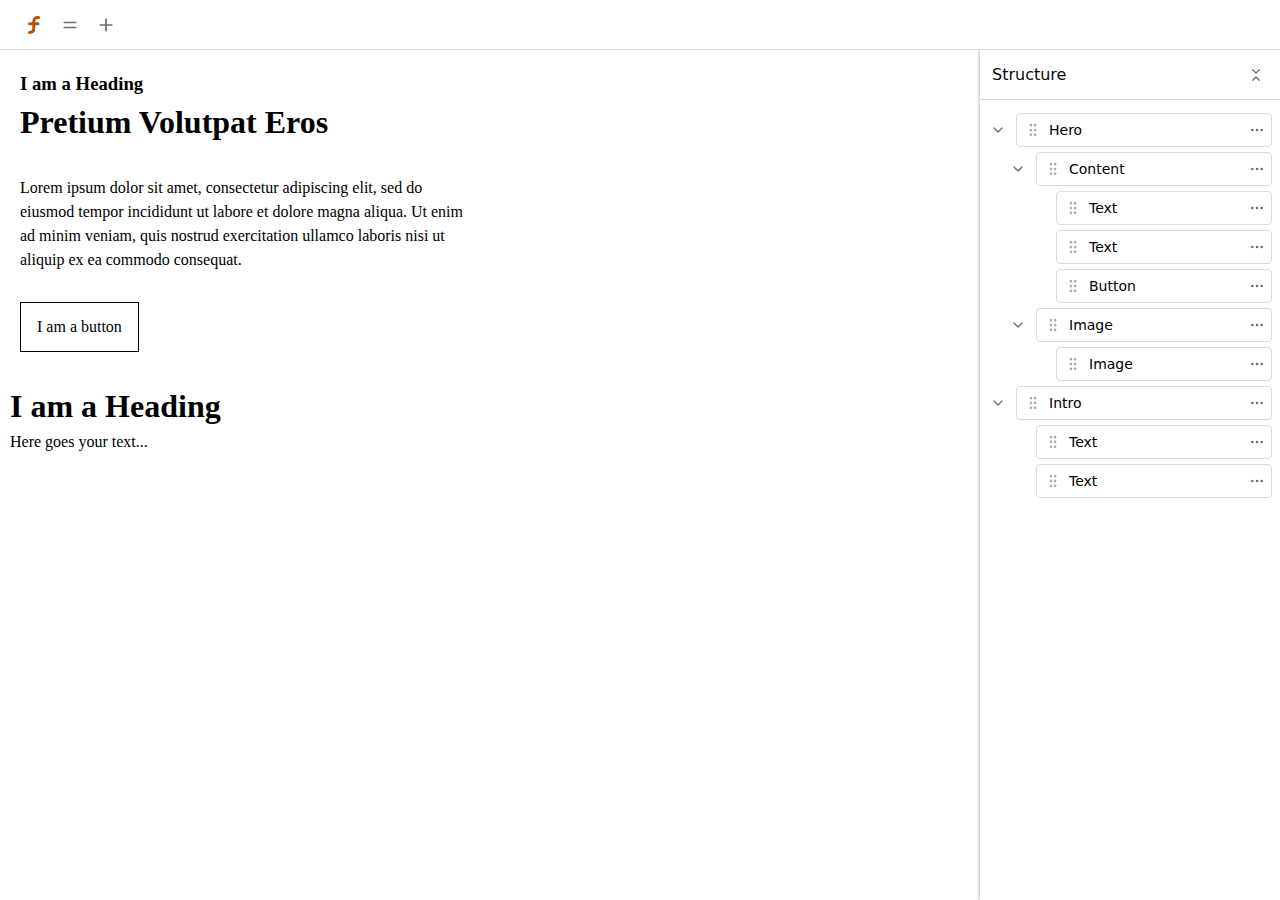
==== index.html @ a34dc7b1 "concept" ====
<!DOCTYPE html>
<html lang="en">

<head>
  <meta charset="UTF-8">
  <meta http-equiv="X-UA-Compatible" content="IE=edge">
  <meta name="viewport" content="width=device-width, initial-scale=1.0">
  <link rel="shortcut icon" href="data:image/x-icon;," type="image/x-icon">
  <title>func builder</title>
  <link rel="stylesheet" href="host.css">
</head>

<body>

  <div class="f-header"></div>
  <div class="f-sidebar_left hidden"></div>
  <iframe src="/iframe.html" class="f-iframe">
  </iframe>
  <div class="f-sidebar_right hidden"></div>

  <script src="app.js"></script>
</body>

</html>
---- host.css ----
:root{--color-brand-100: #fef3c7;--color-brand-200: #fcd34d;--color-brand-300: #f59e0b;--color-brand-400: #b45309;--color-brand-500: #78350f;--color-neutral-100: #ffffff;--color-neutral-200: #fafaf9;--color-neutral-300: #f3f2f2;--color-neutral-400: #ecebea;--color-neutral-500: #dddbda;--color-neutral-600: #b0adab;--color-neutral-700: #706e6b;--color-neutral-800: #3e3e3c;--color-neutral-900: #080707;--color-link-300: #0176d3;--color-link-400: #014486;--color-error-300: #ea001e;--fs-200: 0.8125rem;--fs-300: 0.875rem;--fs-400: 1rem;--fs-500: 1.25rem;--fs-600: 1.512rem;--fs-700: 1.814rem;--fs-800: 2.177rem;--fw-light: 300;--fw-normal: 400;--fw-semi-bold: 600;--fw-bold: 700;--z-index-sticky: 100;--z-index-popup: 5000;--z-index-dialog: 6000;--z-index-overlay: 7000;--z-index-modal: 8000;--z-index-dropdown: 9000;--z-index-spinner: 9050;--z-index-toast: 10000}:root{--button-focus-shadow: 0 0 3px var(--color-brand-300);--button-focus-shadow-inverse: 0 0 3px var(--color-neutral-400);--button-line-height: 1.875rem;--header-height: 3.125rem;--header-shadow: 0 2px 4px rgba(0, 0, 0, 0.07);--sidebar-width: 18.75rem;--input-height: 1.875rem;--panel-header-height: 3.125rem;--dropdown-shadow: 0 2px 3px 0 rgba(0, 0, 0, 0.16);--tabs-item-line-height: 2.5rem;--card-shadow: 0 2px 2px 0 rgba(0, 0, 0, 0.1)}*,*::before,*::after{box-sizing:border-box}body,h1,h2,h3,h4,p,figure,blockquote,dl,dd{margin:0}ul[role=list],ol[role=list]{list-style:none}html{scroll-behavior:smooth}body{min-height:100vh;text-rendering:optimizeSpeed;line-height:1.5}a:not([class]){text-decoration-skip-ink:auto}img,picture{max-width:100%;display:block}input,button,textarea,select{font:inherit}@media(prefers-reduced-motion: reduce){html{scroll-behavior:auto}*,*::before,*::after{animation-duration:.01ms !important;animation-iteration-count:1 !important;transition-duration:.01ms !important;scroll-behavior:auto !important}}body{font-size:var(--fs-300);font-family:ui-sans-serif,system-ui,-apple-system,BlinkMacSystemFont,"Segoe UI",Roboto,"Helvetica Neue",Arial,"Noto Sans",sans-serif,"Apple Color Emoji","Segoe UI Emoji","Segoe UI Symbol","Noto Color Emoji";color:var(--color-neutral-900)}h1,h2,h3,h4{font-weight:normal;font-stretch:100%;line-height:1.1;color:var(--color-neutral-800)}h1{font-weight:900}time+p{font-size:1.25em;margin:2em 0 1em !important}h1,.h1{font-size:var(--fs-600)}h2,.h2{font-size:var(--fs-500)}h3,.h3{font-size:var(--fs-400)}h4,.h4{font-size:var(--fs-400)}small,.text-small{font-size:var(--fs-200)}strong{font-weight:normal}a{color:var(--color, var(--color-link-300));text-decoration:none;transition:color 100ms linear}a:hover,a:focus{color:var(--color-link-400);text-decoration:underline}a:active{color:var(--color-link-400)}body{line-height:1.71429;font-size:var(--fs-300);margin:0;padding:0}button{cursor:pointer}ul,ol{margin:0;padding:0}.icon_container{display:inline-block;border-radius:.25rem;line-height:1}.icon{width:2rem;height:2rem;color:var(--color-neutral-700)}.icon_xx-small{width:.875rem;height:.875rem;line-height:1}.icon_x-small{width:1rem;width:1rem;line-height:1}.icon_small{width:1.5rem;height:1.5rem;line-height:1}.icon_large{width:3rem;height:3rem}.button{position:relative;display:inline-flex;align-items:center;padding:0;background-color:transparent;background-clip:border-box;border-color:transparent;border-style:solid;border-width:1px;border-radius:.25rem;line-height:var(--button-line-height);text-decoration:none;-webkit-appearance:none;color:var(--color-brand-300);white-space:normal;user-select:none}.button:hover,.button:focus,.button:active,.button:visited{text-decoration:none}.button:hover,.button:focus{color:var(--color-brand-400)}.button:focus{outline:0;box-shadow:var(--button-focus-shadow)}.button:active,.button[aria-expanded=true]{color:var(--color-brand-400)}.button[disabled],.button:disabled{background-color:transparent;border-color:transparent;color:var(--color-neutral-500);cursor:default}.button[disabled] *,.button:disabled *{pointer-events:none}.button:hover .button__icon,.button:focus .button__icon,.button:active .button__icon,.button[disabled] .button__icon,.button:disabled .button__icon{stroke:currentColor;pointer-events:none}.button+.button{margin-left:.25rem}a.button{text-align:center}a.button:focus{outline:0;box-shadow:var(--button-focus-shadow)}.button_neutral{padding-left:1rem;padding-right:1rem;text-align:center;vertical-align:middle;justify-content:center;transition:border .15s linear;background-color:var(--color-neutral-100);border-color:var(--color-neutral-500)}.button_neutral:hover,.button_neutral:focus{background-color:var(--color-neutral-200);border-color:var(--color-neutral-500)}.button_neutral:active{background-color:var(--color-neutral-300);border-color:var(--color-brand-300)}.button_neutral[aria-haspopup][aria-expanded=true]{background-color:var(--color-neutral-300)}.button_neutral[disabled],.button_neutral:disabled{background-color:var(--color-neutral-100);border-color:var(--color-neutral-500)}.button_brand{padding-left:1rem;padding-right:1rem;text-align:center;vertical-align:middle;justify-content:center;transition:border .15s linear;background-color:var(--color-brand-300);border-color:var(--color-brand-300);color:var(--color-neutral-100)}.button_brand:hover,.button_brand:focus{background-color:var(--color-brand-400);border-color:var(--color-brand-400);color:var(--color-neutral-100)}.button_brand:active{background-color:var(--color-brand-400);border-color:var(--color-brand-400);color:var(--color-neutral-100)}.button_brand[aria-haspopup][aria-expanded=true]{background-color:var(--color-brand-400);color:var(--color-neutral-100)}.button_brand[disabled],.button_brand:disabled{background-color:var(--color-neutral-500);border-color:var(--color-neutral-500);color:var(--color-neutral-100)}.button_outline-brand{padding-left:1rem;padding-right:1rem;text-align:center;vertical-align:middle;justify-content:center;transition:border .15s linear;background-color:var(--color-neutral-100);border-color:var(--color-brand-300)}.button_outline-brand:hover,.button_outline-brand:focus{background-color:var(--color-neutral-200);border-color:var(--color-brand-300)}.button_outline-brand:active{background-color:var(--color-neutral-300);border-color:var(--color-brand-300)}.button_outline-brand[aria-haspopup][aria-expanded=true]{background-color:var(--color-neutral-300)}.button_outline-brand[disabled],.button_outline-brand:disabled{background-color:var(--color-neutral-100);border-color:var(--color-neutral-500)}.button__icon{width:1rem;height:1rem;color:currentColor}.button__icon_left{margin-right:.5rem}.button__icon_right{margin-left:.5rem}.button__icon_large{width:1.25rem;height:1.25rem}.button__icon_small{width:.75rem;height:.75rem}.button__icon_x-small{width:.5rem;height:.5rem}.button_reset{font-size:inherit;color:inherit;line-height:inherit;padding:0;background:transparent;border:0;text-align:inherit}.button_icon,.button_icon-inverse,.button_icon-container,.button_icon-border,.button_icon-more,.button_icon-error{line-height:1;vertical-align:middle;justify-content:center;color:var(--color-neutral-700)}.button_icon-container,.button_icon-border,.button_icon-brand,.button_icon-more,.button_icon-container-more{width:2rem;height:2rem}.button_icon-inverse{color:var(--color-neutral-100)}.button_icon-inverse:hover,.button_icon-inverse:focus{color:var(--color-neutral-100)}.button_icon-inverse:focus{outline:none;box-shadow:var(--button-focus-shadow-inverse);border:1px solid var(--color-neutral-400)}.button_icon-inverse:active{color:var(--color-neutral-100)}.button_icon-border{border:1px solid var(--color-neutral-500);transition:border .15s linear;border-color:var(--color-neutral-500)}.button_icon-border[disabled],.button_icon-border:disabled{color:var(--color-neutral-500);border-color:var(--color-neutral-500)}.button_icon-brand{background-color:var(--color-brand-300);border-color:var(--color-brand-300);color:var(--color-neutral-100)}.button_icon-brand:link,.button_icon-brand:visited,.button_icon-brand:active{color:var(--color-neutral-100)}.button_icon-brand:hover,.button_icon-brand:focus{background-color:var(--color-brand-400);border-color:var(--color-brand-400);color:var(--color-neutral-100)}.button_icon-brand:active{background-color:var(--color-brand-400);border-color:var(--color-brand-400)}.button_icon-brand[disabled],.button_icon-brand:disabled{background-color:var(--color-neutral-600);border-color:var(--color-neutral-600);color:var(--color-neutral-100)}.button_icon-error,.button_icon-error:hover,.button_icon-error:active,.button_icon-error:focus{color:var(--color-error-300)}.button_icon-small{width:1.5rem;height:1.5rem}.button_icon-x-small{width:1.25rem;height:1.25rem;line-height:1}.button_icon-x-small .button__icon{width:.75rem;height:.75rem}.button_icon-xx-small{width:1rem;height:1rem}.button_icon-xx-small .button__icon{width:.5rem;height:.5rem}.button_icon-container-more{width:auto;line-height:var(--button-line-height);padding:0 .5rem;vertical-align:middle}.button-group,.button-group-list{display:inline-flex;list-style:none}.button-group .button,.button-group-list .button{border-radius:0;border-width:1px}.button-group .button:focus,.button-group-list .button:focus{z-index:1}.button-group .button+.button,.button-group-list li+li .button{margin-left:-1px}.button-group .button:first-child{border-radius:.25rem 0 0 .25rem}.button-group .button:last-child{border-radius:0 .25rem .25rem 0}.button-group .button:only-child{border-radius:.25rem}.button-group+.button-group,.button-group+.button-group-list,.button-group+.button,.button-group-list+.button-group-list,.button-group-list+.button-group,.button-group-list+.button{margin-left:.25rem}.button-group-list li:first-child .button{border-radius:.25rem 0 0 .25rem}.button-group-list li:last-child .button{border-radius:0 .25rem .25rem 0}.card{position:relative;background:var(--color-neutral-100);border:1px solid var(--color-neutral-800);border-radius:.25rem;background-clip:padding-box;box-shadow:var(--card-shadow)}.card+.card{margin-top:1rem}.card__header{padding:.75rem 1rem 0;margin:0 0 .75rem}.card__header-title{display:flex;font-weight:var(--fw-bold);font-size:var(--fs-400);line-height:1.25}.card__body{margin:.75rem 0;padding:0 1rem}.card__body:empty,.card__footer:empty{display:none}.card__footer{padding:.75rem 1rem;margin-top:.75rem;text-align:center;font-size:var(--fs-200);border-top:1px solid var(--color-neutral-800)}.card__footer-action{display:block}.global-header_container{position:relative;width:100%;z-index:var(--z-index-sticky)}.global-header{background-color:var(--color-neutral-100);box-shadow:var(--header-shadow);padding:.5rem 0;height:var(--header-height);display:flex;align-items:center}.global-header__item{padding:0 1rem}.global-header__menu .icon{width:1.75rem;height:1.75rem}.global-actions{list-style:none;display:flex;align-items:center}.global-actions__item{margin-left:.25rem;margin-right:.25rem}.global-actions__item-action{transition:color 200ms linear}.global-actions__item-action:active{animation:click-icon 120ms cubic-bezier(1, 1.9, 0.94, 0.98)}@keyframes click-icon{25%{transform:scale(0.94, 0.94)}100%{transform:scale(0.98, 0.98)}}.global-actions__avatar{box-shadow:0 0 0 0 #818181;border-radius:50%;border:0;margin-left:.5rem;transition:transform 80ms ease-out,box-shadow .1s linear}.global-actions__avatar:hover,.global-actions__avatar:focus{box-shadow:0 0 0 2px #818181}.global-header{box-shadow:none;border-bottom:1px solid var(--color-neutral-500)}.global-actions__item-action{width:1.75rem;height:1.75rem}.global-actions__item-action .button__icon{width:1.25rem;height:1.25rem}.global-header__logo{height:100%;display:flex;justify-content:center;align-items:center;border-radius:.25rem}.global-header__logo .icon{width:2.25rem;height:2.25rem;color:var(--color-brand-400)}.global-header__item:nth-child(2){padding-left:0;margin-left:-1rem}.panel{background-color:var(--color-neutral-100);overflow-y:auto}.panel__header{position:relative;display:flex;align-items:center;padding:.75rem;border-bottom:1px solid var(--color-neutral-500);height:var(--panel-header-height)}.panel__header-title{text-align:start;width:100%;font-size:var(--fs-400);line-height:1.25}.panel__header-actions{display:flex;align-items:center;margin-left:.5rem}.panel__body{padding:.75rem}.panel_docked{position:relative;min-width:17.5rem;height:100%;border-radius:0}.panel_docked-left{box-shadow:1px 0 3px rgba(0,0,0,.25)}.panel_docked-right{margin-left:auto;box-shadow:-1px 0 3px 0 rgba(0,0,0,.25)}.dropdown{position:relative;z-index:var(--z-index-dropdown);border:1px solid var(--color-neutral-500);min-width:6rem;max-width:20rem;border-radius:.25rem;padding:.25rem 0;font-size:var(--fs-200);box-shadow:var(--dropdown-shadow);background-color:var(--color-neutral-100)}.dropdown_xx-small{min-width:6rem}.dropdown_x-small{min-width:12rem}.dropdown_small{min-width:15rem}.dropdown_medium{min-width:20rem}.dropdown_large{min-width:25rem;max-width:512px}.dropdown_fluid{max-width:100%;width:100%}.dropdown_length-5 .dropdown__list{max-height:12.5rem;overflow-y:auto}.dropdown_length-7 .dropdown__list{max-height:17.5rem;overflow-y:auto}.dropdown_length-10 .dropdown__list{max-height:25rem;overflow-y:auto}.dropdown__list{list-style:none}.dropdown__header{font-size:var(--fs-300);font-weight:var(--fw-bold);padding:.5rem .75rem}.dropdown__item{line-height:1.5;font-weight:var(--fw-normal)}.dropdown__item>a{position:relative;display:flex;justify-content:space-between;align-items:center;padding:.5rem .75rem;color:var(--color-neutral-900);white-space:nowrap;cursor:pointer}.dropdown__item>a:hover,.dropdown__item>a:focus{outline:0;text-decoration:none;background-color:var(--color-neutral-300)}.dropdown__item>a:active{text-decoration:none;background-color:var(--color-neutral-400)}.dropdown__item>a .icon{width:1rem;height:1rem;color:var(--color-neutral-700)}.dropdown__item>a[aria-disabled=true]{color:var(--color-neutral-600);cursor:default}.dropdown__item>a[aria-disabled=true]:hover{background-color:transparent}.dropdown__item>a[aria-disabled=true] .icon{color:var(--color-neutral-500)}.dropdown__divider{margin-top:.5rem;padding-bottom:.5rem;border-top:1px solid var(--color-neutral-500)}.popover{position:relative;border-radius:.25rem;width:20rem;min-height:2rem;z-index:var(--z-index-dialog);background-color:var(--color-neutral-100);display:inline-block;border:1px solid var(--color-neutral-500);box-shadow:var(--dropdown-shadow)}.popover_large{min-width:25rem;max-width:512px}.popover__header{padding:0 0 .5rem 0;border-bottom:0}.popover__body,.popover__header,.popover__footer{position:relative;padding:.5rem .75rem;word-wrap:break-word}.popover__footer{border-top:1px solid var(--color-neutral-500);background-color:var(--color-neutral-200);border-bottom-left-radius:inherit;border-bottom-right-radius:inherit}.popover__close{position:absolute;top:0;right:0;margin:.25rem;z-index:calc(var(--z-index-dialog) + 1);width:1.75rem;height:1.75rem}.popover__close .icon{width:1.25rem;height:1.25rem}.form-element{position:relative;min-width:0;margin:0}fieldset.form-element{border:0;padding:0}legend.form-element__label{padding-left:0}.form-element__label{overflow-wrap:break-word;word-wrap:break-word;hyphens:auto;display:inline-block;color:var(--color-neutral-800);font-size:var(--fs-200);padding-right:.5rem;padding-top:.25rem;margin-bottom:.125rem}.form-element__label:empty{margin:0}.form-element__control{clear:left;position:relative}.form-element__icon{display:inline-block;position:relative;top:.275rem;vertical-align:top;line-height:1;z-index:1}.form-element__icon .button_icon{position:relative}.form-element__help{font-size:var(--fs-200);margin-top:.125rem;display:block}.form-element__legend{font-weight:var(--fw-semi-bold);float:left}.form-element__static{overflow-wrap:break-word;word-wrap:break-word;word-break:break-word;display:inline-block;font-size:var(--fs-300);font-weight:var(--fw-normal);color:var(--color-neutral-900);width:100%}.form-element__static:empty{min-height:calc(var(--fs-500) + 1px);vertical-align:bottom}.required{color:var(--color-error-300);margin:0 .125rem;text-decoration:none}.has-error .form-element__help{color:var(--color-error-300)}.form-element_stacked{display:block;width:100%}.form-element_stacked:not(.form-element_readonly){margin-bottom:.5rem}.form-element_stacked .form-element{padding:0}.form-element_stacked .checkbox,.form-element_stacked .radio{display:block}.form-element_stacked .form-element__label,.form-element_stacked .form-element__control{padding-left:0}.form-element_stacked .form-element__control{width:100%;flex-basis:100%;clear:left}.form-element_stacked .form-element__icon{float:none}.form-element_horizontal{display:block;width:100%}.form-element_horizontal:not(.form-element_readonly){margin-bottom:.5rem}.form-element_horizontal .form-element{padding:0}@media only screen and (min-width: 40em){.form-element_horizontal .form-element__label{float:left;max-width:calc(33% - 1.25rem);flex-basis:calc(33% - 1.25rem);margin-bottom:0;position:relative;z-index:1}.form-element_horizontal .form-element__control{padding-left:33%;clear:none}.form-element_horizontal .form-element__control .form-element__control{padding-left:0}.form-element_horizontal .form-element__icon{float:left}.form-element_horizontal .checkbox .form-element__label,.form-element_horizontal .radio .form-element__label{position:relative;float:none;max-width:100%;width:auto}.form-element_horizontal .input-has-icon_left .input__icon{left:calc(33% + .75rem)}.form-element_horizontal .input-has-icon_left-right .input__icon_left{left:calc(33% + .75rem)}}.input{display:inline-block;padding-top:0;padding-right:1rem;padding-bottom:0;padding-left:.75rem;width:100%;min-height:calc(var(--input-height) + 2px);line-height:var(--input-height);border:1px solid var(--color-neutral-500);border-radius:.25rem;background-color:var(--color-neutral-100);transition:border 100ms linear,background-color 100ms linear}.input:focus,.input:active{border-color:var(--color-brand-300);background-color:var(--color-neutral-100);box-shadow:var(--button-focus-shadow);outline:0}.input[disabled],.input.is-disabled{background-color:var(--color-neutral-400);border-color:var(--color-neutral-500);color:var(--color-neutral-700);cursor:not-allowed;user-select:none}.input[disabled]:focus,.input[disabled]:active,.input.is-disabled:focus,.input.is-disabled:active{box-shadow:none}.input[readonly]{padding-left:0;border-color:transparent;background-color:transparent;font-size:var(--fs-300);font-weight:var(--fw-normal)}.input[type=search]::-ms-clear{display:none;width:0;height:0}.input[type=search]::-webkit-search-decoration,.input[type=search]::-webkit-search-cancel-button,.input[type=search]::-webkit-search-results-button,.input[type=search]::-webkit-search-results-decoration{display:none}.input[type=url],.input[type=tel],.input[type=email]{direction:ltr;text-align:left}.input-has-icon{position:relative}.input-has-icon .input__icon{width:1rem;height:1rem;position:absolute;top:50%;margin-top:-0.5rem;line-height:1;border:0;z-index:2;color:var(--color-neutral-600)}.input-has-icon .input__icon:not(button){pointer-events:none}.input-has-icon_left .input__icon{left:.75rem}.input-has-icon_left .input{padding-left:2rem}.input-has-icon_right .input__icon{right:.75rem}.input-has-icon_right .input{padding-right:2rem}.input-has-icon_left-right .input__icon_left{left:.75rem}.input-has-icon_left-right .input__icon_right{right:.75rem}.input-has-icon_left-right .input{padding-right:2rem;padding-left:2rem}.has-error .input{border-color:var(--color-error-300);box-shadow:inset 0 0 0 1px var(--color-error-300);background-color:var(--color-neutral-100);background-clip:padding-box}.has-error .input:focus,.has-error .input:active{border-color:var(--color-error-300);box-shadow:inset 0 0 0 1px var(--color-error-300),var(--button-focus-shadow)}.has-error .input__icon{color:var(--color-error-300)}.input-group{display:flex;flex-direction:row}.input-group .input,.input-group .select{border-radius:0;margin-left:-1px;margin-right:-1px;position:relative}.input-group .input:focus,.input-group .select:focus{z-index:1}.input-group .input,.input-group .select{border-top-right-radius:0;border-bottom-right-radius:0;border-top-left-radius:.25rem;border-bottom-left-radius:.25rem}.input-group .input-addon_end{flex-shrink:0}.input-group .input-addon_end .input,.input-group .input-addon_end .select{border-top-right-radius:.25rem;border-bottom-right-radius:.25rem;border-top-left-radius:0;border-bottom-left-radius:0}.input[type=number]{-moz-appearance:textfield}.input[type=number]::-webkit-inner-spin-button{appearance:none;margin:0}.select{height:calc(var(--input-height) + 2px);width:100%;border:1px solid var(--color-neutral-500);border-radius:.25rem;background-color:var(--color-neutral-100);transition:border 100ms linear,background-color 100ms linear}.select:required{box-shadow:none}.select:focus,.select:active{outline:0;border-color:var(--color-brand-300);background-color:var(--color-neutral-100);box-shadow:var(--button-focus-shadow)}.select[disabled],.select.is-disabled{background-color:var(--color-neutral-400);border-color:var(--color-neutral-500);color:var(--color-neutral-700);cursor:not-allowed;user-select:none;opacity:1}.select[disabled]:focus,.select[disabled]:active,.select.is-disabled:focus,.select.is-disabled:active{box-shadow:none}.select_container{position:relative}.select_container .select{-moz-appearance:none;-webkit-appearance:none;padding-left:.5rem;padding-right:1.5rem}.select_container::-ms-expand{display:none}.select_container:before,.select_container:after{position:absolute;content:"";display:block;right:.5rem;width:0;height:0;border-left:3px solid transparent;border-right:3px solid transparent;pointer-events:none;z-index:2}.select_container:before{border-bottom:5px solid var(--color-neutral-800);top:calc(.875rem - 6px)}.select_container:after{border-top:5px solid var(--color-neutral-800);bottom:calc(.875rem - 6px)}.has-error .select{border-color:var(--color-error-300);box-shadow:var(--color-error-300) 0 0 0 1px inset;background-color:var(--color-neutral-100);background-clip:padding-box}.has-error .select:focus,.has-error .select:active{border-color:var(--color-error-300);box-shadow:var(--color-error-300) 0 0 0 1px inset,var(--button-focus-shadow)}.combobox_container{display:flex;flex-direction:column;position:relative}.combobox{display:flex;flex-direction:column;flex:1 1 auto;position:static}.combobox__form-element{flex:1 1 auto}.combobox .combobox__input[readonly]{padding-left:.75rem;border-color:var(--color-neutral-500);background-color:var(--color-neutral-100);font-size:inherit;font-weight:var(--fw-normal)}.combobox .combobox__input[readonly]:focus{border-color:var(--color-brand-300);box-shadow:var(--button-focus-shadow)}.combobox .combobox__input[readonly][disabled]{background-color:var(--color-neutral-400);border-color:var(--color-neutral-500)}.combobox_container.has-inline-listbox{flex-direction:row;background-color:var(--color-neutral-100);border:1px solid var(--color-neutral-500);border-radius:.25rem;min-height:2rem}.combobox_container.has-inline-listbox .combobox{flex-basis:50%;flex-shrink:0}.combobox_container.has-inline-listbox .combobox__input{min-height:100%;line-height:calc(1.875rem - 2px);border:0;padding-top:1px;padding-bottom:1px}.combobox_container.has-inline-listbox .combobox__input:not([readonly]):focus,.combobox_container.has-inline-listbox .combobox__input:not([readonly]):active{outline:0;box-shadow:none}.combobox_container.has-inline-listbox [role=listbox]{display:inline-flex;padding-left:.125rem;padding-right:.125rem}.combobox_container.has-inline-listbox>.listbox_container{max-width:50%}.listbox_vertical{list-style:none;max-width:100%}.listbox_vertical .listbox__option:focus,.listbox_vertical .listbox__option:hover,.listbox_vertical .listbox__option.has-focus{background-color:var(--color-neutral-300);text-decoration:none}.listbox_vertical .listbox__option[aria-disabled=true],.listbox_vertical .listbox__option[role=presentation]:hover{background-color:transparent;cursor:default}.listbox_vertical .listbox__option.is-selected{font-weight:var(--fw-bold)}.listbox_horizontal{list-style:none;display:inline-flex;flex-wrap:wrap;align-items:center;max-width:100%}.listbox_horizontal .listbox__item+.listbox__item{padding-left:.125rem}.listbox__item{max-width:100%}.listbox__option{display:flex;align-items:center;padding:.5rem .75rem}.listbox__option:hover{cursor:pointer}.listbox__option:focus{outline:0}.listbox__option .truncate{display:inline-block;vertical-align:middle}.combobox__menu{width:100%}.combobox__menu .listbox{background-color:var(--color-neutral-100)}.input-has-icon .input__icon_clear{color:var(--color-neutral-700)}.input-has-icon .input__icon_clear:hover{color:var(--color-brand-400)}.listbox__option-label_add-item{text-decoration:underline}.listbox__option-label{white-space:pre}.listbox__option-label-match{font-weight:var(--fw-bold)}.combobox_container+div .listbox_horizontal,.combobox_container.has-inline-listbox .listbox_horizontal{padding-top:.125rem}.checkbox{display:inline-block;position:relative}.checkbox .checkbox_faux{width:1rem;height:1rem;display:inline-block;position:relative;vertical-align:middle;border-radius:.125rem;border:1px solid var(--color-neutral-500);transition:border 100ms linear,background-color 100ms linear}.checkbox .form-element__label{display:inline;vertical-align:middle;font-size:var(--fs-300);padding-top:0}.checkbox [type=checkbox]{width:1px;height:1px;clip:rect(0 0 0 0);margin:-1px;overflow:hidden;padding:0;position:absolute;pointer-events:auto}.checkbox [type=checkbox]:checked+.checkbox__label .checkbox_faux{border-color:var(--color-neutral-500);background-color:var(--color-neutral-100)}.checkbox [type=checkbox]:checked+.checkbox__label .checkbox_faux:after{display:block;content:"";height:.25rem;width:.5rem;position:absolute;top:50%;left:50%;transform:translate3d(-50%, -50%, 0) rotate(-45deg);border-bottom:2px solid var(--color-brand-300);border-left:2px solid var(--color-brand-300)}.checkbox [type=checkbox]:focus+.checkbox__label .checkbox_faux{border-color:var(--color-brand-300);box-shadow:var(--button-focus-shadow)}.checkbox [type=checkbox]:focus:checked+.checkbox__label .checkbox_faux{border-color:var(--color-brand-300)}.checkbox [type=checkbox]:indeterminate+.checkbox__label .checkbox_faux{border-color:var(--color-neutral-500);background-color:var(--color-neutral-100)}.checkbox [type=checkbox]:indeterminate+.checkbox__label .checkbox_faux:after{content:"";display:block;position:absolute;top:50%;left:50%;width:.5rem;height:2px;border:0;transform:translate3d(-50%, -50%, 0);background:var(--color-brand-300)}.checkbox [type=checkbox][disabled]{cursor:default;user-select:none}.checkbox [type=checkbox][disabled]+.checkbox__label .checkbox_faux{border-color:var(--color-neutral-500);background-color:var(--color-neutral-400)}.checkbox [type=checkbox][disabled]+.checkbox__label .checkbox_faux:after{border-color:var(--color-neutral-700)}.has-error .checkbox [type=checkbox]+.checkbox__label .checkbox_faux{border-color:var(--color-error-300);border-width:2px}.has-error .checkbox [type=checkbox]:checked+.checkbox__label .checkbox_faux{border-color:var(--color-error-300)}.has-error .checkbox [type=checkbox]:checked+.checkbox__label .checkbox_faux:after{border-color:var(--color-error-300)}.form-element .checkbox [type=checkbox]+.checkbox__label .checkbox_faux{margin-right:.5rem}.form-element__control .checkbox{display:block}.radio{display:inline-block}.radio .radio_faux{width:1rem;height:1rem;display:inline-block;position:relative;flex-shrink:0;vertical-align:middle;border-radius:50%;border:1px solid var(--color-neutral-500);background:none;background-color:var(--color-neutral-100);transition:border 100ms linear,background-color 100ms linear}.radio .form-element__label{display:inline;vertical-align:middle;font-size:var(--fs-300);padding-top:0}.radio [type=radio]{width:1px;height:1px;clip:rect(0 0 0 0);margin:-1px;overflow:hidden;padding:0;position:absolute}.radio [type=radio]:checked+.radio__label .radio_faux{border-color:var(--color-neutral-500);background:none;background-color:var(--color-neutral-100)}.radio [type=radio]:checked+.radio__label .radio_faux:after{width:.5rem;height:.5rem;content:"";position:absolute;top:50%;left:50%;transform:translate3d(-50%, -50%, 0);border-radius:50%;background:none;background-color:var(--color-brand-300)}.radio [type=radio]:focus+.radio__label .radio_faux{border-color:var(--color-brand-300);box-shadow:var(--button-focus-shadow)}.radio [type=radio][disabled]{cursor:default;user-select:none}.radio [type=radio][disabled]+.radio__label .radio_faux{border-color:var(--color-neutral-500);background-color:var(--color-neutral-400)}.radio [type=radio][disabled]+.radio__label .radio_faux:after{background:var(--color-neutral-700)}.has-error .radio [type=radio]+.radio__label .radio_faux{border-color:var(--color-error-300);border-width:2px}.has-error .radio [type=radio]:checked+.radio__label .radio_faux{background:none;background-color:var(--color-neutral-100)}.has-error .radio [type=radio]:checked+.radio__label .radio_faux:after{background:var(--color-error-300)}.form-element .radio [type=radio]+.radio__label .radio_faux{margin-right:.5rem}.form-element__control .radio{display:block}.radio_button-group{display:inline-flex;border:1px solid var(--color-neutral-500);border-radius:.25rem}.radio_button{display:flex;border:0;border-radius:0;background-clip:padding-box}.radio_button .radio_faux{padding-left:1rem;padding-right:1rem;text-align:center;vertical-align:middle}.radio_button+.radio_button{border-left:1px solid var(--color-neutral-500);margin:0}.radio_button:first-child>.radio_faux,.radio_button:first-child>.radio_button__label{border-radius:.25rem 0 0 .25rem}.radio_button:last-child>.radio_faux,.radio_button:last-child>.radio_button__label{border-radius:0 .25rem .25rem 0}.radio_button [type=radio]{width:1px;height:1px;border:0;clip:rect(0 0 0 0);margin:-1px;overflow:hidden;padding:0;position:absolute}.radio_button [type=radio]:checked+.radio_button__label{box-shadow:0 0 .5pt .5pt var(--color-brand-300);z-index:1}.radio_button [type=radio]:checked+.radio_button__label:hover,.radio_button [type=radio]:checked+.radio_button__label:focus{box-shadow:0 0 .5pt .5pt var(--color-brand-300);z-index:1}.radio_button [type=radio]:focus:not(:checked)+.radio_button__label{outline:0;box-shadow:var(--button-focus-shadow);z-index:1}.radio_button [type=radio][disabled]+.radio_button__label{background-color:var(--color-neutral-100);color:var(--color-neutral-500)}.radio_button [type=radio][disabled]+.radio_button__label:hover,.radio_button [type=radio][disabled]+.radio_button__label:focus{cursor:default}.radio_button [type=radio][disabled]:checked+.radio--button__label{background-color:var(--color-neutral-500);color:var(--color-neutral-100)}.radio_button [type=radio][disabled]:checked+.radio--button__label:hover,.radio_button [type=radio][disabled]:checked+.radio--button__label:focus{cursor:default}.radio_button__label{background-color:var(--color-neutral-100)}.radio_button__label:hover,.radio_button__label:focus{cursor:pointer}.slider{--slider-handle-size: 1rem;--slider-handle-shadow: rgba(0, 0, 0, 0.16) 0 2px 3px;--slider-track-height: 4px;display:flex;position:relative}.slider__range{appearance:none;width:100%;background:none;background-color:transparent;border-radius:.125rem}.slider__range:focus{outline:0}.slider__range::-webkit-slider-thumb{appearance:none;width:var(--slider-handle-size);height:var(--slider-handle-size);border-radius:50%;background:none;background-color:var(--color-brand-300);border:0;box-shadow:var(--slider-handle-shadow);cursor:pointer;transition:background .15s ease-in-out;margin-top:calc((var(--slider-handle-size)/2 - var(--slider-track-height)/2)*-1)}.slider__range::-webkit-slider-thumb:hover{background-color:var(--color-brand-400)}.slider__range::-webkit-slider-runnable-track{width:100%;height:var(--slider-track-height);cursor:pointer;background:none;background-color:var(--color-neutral-400);border-radius:.125rem}.slider__range::-moz-range-thumb{appearance:none;width:var(--slider-handle-size);height:var(--slider-handle-size);border-radius:50%;background:none;background-color:var(--color-brand-300);border:0;box-shadow:var(--slider-handle-shadow);cursor:pointer;transition:background .15s ease-in-out}.slider__range::-moz-range-thumb:hover{background-color:var(--color-brand-400)}.slider__range::-moz-range-track{width:100%;height:var(--slider-track-height);cursor:pointer;background:none;background-color:var(--color-neutral-400);border-radius:.125rem}.slider__range::-ms-track{width:100%;height:var(--slider-track-height);cursor:pointer;background:none;background-color:var(--color-neutral-400);border-radius:.125rem;border-color:transparent;color:transparent;cursor:pointer}.slider__range::-ms-thumb{appearance:none;width:var(--slider-handle-size);height:var(--slider-handle-size);border-radius:50%;background:none;background-color:var(--color-brand-300);border:0;box-shadow:var(--slider-handle-shadow);cursor:pointer;transition:background .15s ease-in-out;margin-top:calc(var(--slider-track-height)/4)}.slider__range::-ms-thumb:hover{background-color:var(--color-brand-400)}.slider__range:focus::-webkit-slider-thumb{background-color:var(--color-brand-400);box-shadow:var(--button-focus-shadow)}.slider__range:active::-webkit-slider-thumb{background-color:var(--color-brand-400)}.slider__range:focus::-moz-range-thumb{background-color:var(--color-brand-400);box-shadow:var(--button-focus-shadow)}.slider__range:active::-moz-range-thumb{background-color:var(--color-brand-400)}.slider__range[disabled]::-webkit-slider-thumb{background-color:var(--color-neutral-400);cursor:default}.slider__range[disabled]::-webkit-slider-runnable-track{background-color:var(--color-neutral-400);cursor:default}.slider__range[disabled]::-moz-range-thumb{background-color:var(--color-neutral-400);cursor:default}.slider__range[disabled]::-moz-range-track{background-color:var(--color-neutral-400)}.slider__range[disabled]::-ms-thumb{background-color:var(--color-neutral-400);cursor:default}.slider__range[disabled]::-ms-track{background-color:var(--color-neutral-400);cursor:default}.slider__value{padding:0 .5rem}.slider-label__label{display:block}.slider_vertical{height:13.875rem}.slider_vertical .slider__range{width:12rem;height:var(--slider-handle-size);transform:rotate(-90deg);transform-origin:6rem 6rem}.slider_vertical .slider__value{position:absolute;left:0;bottom:0;padding:0}.form-element_slider.form-element_horizontal .form-element__label{padding-top:0}.hsv{--hsv-swatch-shadow: inset 0 0 1px rgba(0,0,0,0.4);--hsv-slider-height: 1rem;position:relative}.hsv__selector{width:14rem}.hsv__summary-button{padding:.3rem .5rem;border:1px solid var(--color-neutral-500)}.swatch{display:inline-block;height:1.25rem;width:1.25rem;border-radius:.125rem;box-shadow:var(--hsv-swatch-shadow)}.hsv__range{position:relative;margin-bottom:.5rem;height:6rem;border:1px solid var(--color-neutral-500);border-radius:.25rem;overflow:hidden}.hsv__range:before{content:"";position:absolute;top:0;right:0;bottom:0;left:0;background:linear-gradient(to top, black, rgba(0, 0, 0, 0.9) 1%, rgba(0, 0, 0, 0) 99%),linear-gradient(to right, white 1%, rgba(255, 255, 255, 0))}.hsv__range-indicator{transform:translate3d(-0.375rem, 0.375rem, 0);cursor:pointer;position:absolute;height:.75rem;width:.75rem;border:2px solid var(--color-neutral-100);border-radius:50%;box-shadow:0 2px 4px 4px rgba(0,0,0,.16),inset 0 2px 4px 4px rgba(0,0,0,.16)}.hsv__range-indicator:focus{outline:none;box-shadow:var(--button-focus-shadow)}.hsv__slider{appearance:none;flex:1;padding:0;height:var(--hsv-slider-height);border:1px solid var(--color-neutral-500);border-radius:.25rem;width:100%}.hsv__slider::-webkit-slider-thumb{appearance:none;cursor:pointer;height:calc(var(--hsv-slider-height) - 2px);width:.35rem;border:1px solid var(--color-neutral-800);border-radius:.125rem}.hsv__slider::-moz-range-thumb{appearance:none;cursor:pointer;height:calc(var(--hsv-slider-height) - 2px);width:.35rem;border:1px solid var(--color-neutral-800);border-radius:.125rem}.hsv__slider::-ms-thumb{appearance:none;cursor:pointer;height:calc(var(--hsv-slider-height) - 2px);width:.35rem;border:1px solid var(--color-neutral-800);border-radius:.125rem;height:var(--hsv-slider-height)}.hsv__slider:focus{outline:none}.hsv__slider:focus::-webkit-slider-thumb{border-color:var(--color-brand-400);box-shadow:var(--button-focus-shadow)}.hsv__slider:focus::-moz-range-thumb{border-color:var(--color-brand-400);box-shadow:var(--button-focus-shadow)}.hsv__slider:focus::-ms-thumb{border-color:var(--color-brand-400);box-shadow:var(--button-focus-shadow)}.hsv__slider::-moz-range-track{height:0}.hsv__slider::-ms-track{height:0;border:0;background:transparent;color:transparent}.hsv__hue-slider{background:linear-gradient(to right, red, #ff1500, #ff2b00, #ff4000, #ff5500, #ff6a00, #ff8000, #ff9500, #ffaa00, #ffbf00, #ffd500, #ffea00, yellow, #eaff00, #d5ff00, #bfff00, #aaff00, #95ff00, #80ff00, #6aff00, #55ff00, #40ff00, #2bff00, #15ff00, lime, #00ff15, #00ff2b, #00ff40, #00ff55, #00ff6a, #00ff80, #00ff95, #00ffaa, #00ffbf, #00ffd5, #00ffea, aqua, #00eaff, #00d5ff, deepskyblue, #00aaff, #0095ff, #0080ff, #006aff, #0055ff, #0040ff, #002bff, #0015ff, blue, #1500ff, #2b00ff, #4000ff, #5500ff, #6a00ff, #8000ff, #9500ff, #aa00ff, #bf00ff, #d500ff, #ea00ff, fuchsia, #ff00ea, #ff00d5, #ff00bf, #ff00aa, #ff0095, #ff0080, #ff006a, #ff0055, #ff0040, #ff002b, #ff0015)}.hsv__alpha-slider{direction:rtl}.hsv__preview-and-hue-and-opacity{display:grid;grid-template:"preview hue" "preview alpha"/1fr 3fr;align-items:center;padding:0 .75rem;column-gap:.75rem}.hsv__hue-slider{grid-area:hue}.hsv__alpha-slider{grid-area:alpha}.hsv__preview{grid-area:preview;border:1px solid var(--color-neutral-500);border-radius:50%;aspect-ratio:1}.hsv__result{padding:.5rem .75rem;display:flex;align-items:center;justify-content:space-between}.hsv__hex{line-height:1;border-radius:.25rem;padding:.125rem}.hsv__hex:focus{box-shadow:var(--button-focus-shadow)}.tabs_default{display:block;width:100%}.tabs_default .tabs__nav{display:flex;align-items:flex-start;border-bottom:1px solid var(--color-neutral-500);list-style:none}.tabs_default .tabs__item{color:var(--color-neutral-800);position:relative;padding:0 .75rem;margin-bottom:-1px}.tabs_default .tabs__item:after{display:block;content:"";bottom:0;left:0;right:0;height:0;position:absolute}.tabs_default .tabs__item.is-active{color:var(--color-neutral-900)}.tabs_default .tabs__item.is-active:after{background-color:var(--color-brand-300);height:3px}.tabs_default .tabs__item.is-active .tabs__link{font-weight:var(--fw-bold)}.tabs_default .tabs__item:hover:after{background-color:var(--color-brand-400);height:2px}.tabs_default .tabs__item:focus,.tabs_default .tabs__item.has-focus{outline:0}.tabs_default .tabs__item:focus:after,.tabs_default .tabs__item.has-focus:after{height:3px;background-color:var(--color-brand-300)}.tabs_default .tabs__link{max-width:100%;overflow:hidden;text-overflow:ellipsis;white-space:nowrap;display:block;text-decoration:none;cursor:pointer;height:var(--tabs-item-line-height);line-height:var(--tabs-item-line-height);color:currentColor;border:0;text-transform:inherit;z-index:1}.tabs_default .tabs__link:focus{outline:0}.tabs_default .tabs__link:hover,.tabs_default .tabs__link:focus{text-decoration:none;box-shadow:none;color:currentColor}.tabs_default .tabs__link[tabindex="0"]:focus{text-decoration:underline}.tabs_default .tabs__content{position:relative;padding:.75rem 0}.accordion{position:relative;list-style:none;margin:0;padding:0}.accordion__list-item{border-top:1px solid var(--color-neutral-500)}.accordion__list-item:first-child{border-top:0}.accordion__section{padding:.75rem}.accordion__summary{display:flex;margin:-0.75rem;padding:.75rem;background-color:transparent}.accordion__summary-heading{display:flex;flex-grow:1;min-width:0;color:var(--color-neutral-900);font-size:var(--fs-400);line-height:1.25}.accordion__summary-heading .button:focus{text-decoration:underline;box-shadow:none}.accordion__summary-action{display:inline-flex;flex-grow:1;align-items:center;min-width:0;margin:-0.75rem;padding:.75rem}.accordion__summary-action:hover,.accordion__summary-action:focus{color:var(--color-brand-400)}.accordion__summary-action-icon{flex-shrink:0}.accordion__content{overflow:hidden;visibility:hidden;opacity:0;height:0}.accordion__section.is-open>.accordion__summary{margin-bottom:0}.accordion__section.is-open>.accordion__summary .accordion__summary-action-icon{transform:rotate(90deg)}.accordion__section.is-open>.accordion__content{overflow:visible;visibility:visible;opacity:1;height:auto}.float-box{position:relative;width:unset;min-width:20rem}.float-box .float-box__move{width:100%;height:100%;background-color:var(--color-neutral-200);cursor:grab;margin:0;padding:0;height:2rem}.float-box .float-box__move .button__icon{width:1.5rem;height:1.5rem}.float-box .float-box__close{position:absolute;top:0;right:0;margin:.125rem;width:1.5rem;height:1.5rem}.float-box .form-element__legend{font-weight:var(--fw-normal)}.float-box .tabs__content{padding-top:1.5rem;padding-bottom:.25rem}.float-box .accordion{margin-top:-1rem}.float-box .accordion__summary-action{padding-left:0;padding-right:0}.float-box .container-props{width:20rem}.input-dimension{display:inline-flex;width:100%}.input-dimension .input{padding-left:.25rem;padding-right:.25rem;border-top-right-radius:0;border-bottom-right-radius:0;border-right:0}.input-dimension .input:focus{z-index:1}.input-dimension .select{-moz-appearance:none;-webkit-appearance:none;padding-left:0;padding-right:0;border-top-left-radius:0;border-bottom-left-radius:0;border-left:0;margin-left:-1px;width:4ch}.input-dimension .select_container::-ms-expand{display:none}.input-dimension .select_container:before,.input-dimension .select_container:after{display:none}.input-group-dimensions{display:grid;grid-template-areas:". .    top    top    top    .     ." ". left left   .      right  right ." ". .    bottom bottom bottom .     .";gap:.5rem;margin-bottom:.5rem}.input-group-dimensions .input-dimension:nth-child(1){grid-area:top}.input-group-dimensions .input-dimension:nth-child(2){grid-area:right}.input-group-dimensions .input-dimension:nth-child(3){grid-area:bottom}.input-group-dimensions .input-dimension:nth-child(4){grid-area:left}.node-menu{list-style:none;display:grid;grid-template-columns:repeat(3, minmax(0, 1fr));gap:.5rem;margin-top:.75rem}.node-menu__item{cursor:pointer;border:1px dashed var(--color-neutral-500);border-radius:.25rem;user-select:none}.node-menu__item .icon{width:1.25rem;height:1.25rem}.node-menu__item>button{outline:none;border:0;background-color:var(--color-neutral-100);padding:.5rem 0;width:100%;height:100%;display:inline-flex;align-items:center;justify-content:center;flex-direction:column;gap:.125rem;border-radius:.25rem}.node-menu__item>button:hover,.node-menu__item>button:focus{outline:0;text-decoration:none;background-color:var(--color-neutral-300)}.node-menu__item>button:active{text-decoration:none;background-color:var(--color-neutral-400)}.node-search{margin-bottom:.75rem}.node-search .input{border:0}.structure-tree{padding:.5rem;list-style:none;height:calc(100% - var(--panel-header-height));overflow-y:auto}.structure-tree ul{list-style:none}.structure-tree .node__content{display:flex;align-items:center;margin:.3125rem 0;padding-left:var(--padding)}.structure-tree .node__expand{width:1.25rem;height:1.25rem;margin-right:.5rem}.structure-tree .node__expand .button__icon{color:var(--color-neutral-700)}.structure-tree .node__expand-placeholder{display:inline-flex;margin-right:.5rem;min-width:1.25rem;min-height:1.25rem}.structure-tree .node.is-expanded .node__expand .button__icon{transform:rotate(90deg)}.structure-tree .node__handle{touch-action:none;width:1.5rem;margin-left:.25rem;cursor:grab}.structure-tree .node__handle .button__icon{width:1.5rem;height:1.5rem;transform:scale(0.75);color:var(--color-neutral-600)}.structure-tree .node__name{border:1px solid var(--color-neutral-500);display:flex;align-items:center;flex:1;border-radius:.25rem}.structure-tree .node__name.ghost{opacity:.5}.structure-tree .node.is-selected .node__name{outline:0;box-shadow:var(--button-focus-shadow);border:1px solid var(--color-brand-300)}.structure-tree .node__edit-name{height:2rem;flex:1}.structure-tree .node__edit-name input{width:100%;height:100%;border-color:transparent}.structure-tree .node__edit-name input:focus{outline:0}.structure-tree .node__menu{width:1.25rem;height:1.25rem;margin-right:.25rem}.structure-tree .node.indicator-before{position:relative}.structure-tree .node.indicator-before:before{content:"";width:calc(100% - var(--indicator-padding) - 1.75rem);position:absolute;top:-4px;left:calc(var(--indicator-padding) + 1.75rem);border-top:2px solid var(--color-brand-400)}.structure-tree .node.indicator-after{position:relative}.structure-tree .node.indicator-after:after{content:"";width:calc(100% - var(--indicator-padding) - 1.75rem);position:absolute;bottom:-4px;left:calc(var(--indicator-padding) + 1.75rem);border-bottom:2px solid var(--color-brand-400)}.structure-tree .node-clone{display:flex;width:min-content;pointer-events:none;user-select:none;box-shadow:0px 15px 15px 0 rgba(34,33,81,.1);border:1px solid var(--color-neutral-500);border-radius:.25rem;padding:0 .75rem 0 .25rem;background-color:var(--color-neutral-100)}.structure-tree .node-clone .node-clone__content{display:flex;align-items:center;position:relative}.structure-tree .node-clone .node-clone__handle{width:1.5rem;height:100%}.structure-tree .node-clone .node-clone__handle .button__icon{width:2rem;height:2rem;transform:scale(0.75);color:var(--color-neutral-600)}.structure-tree .node-clone .node-clone__count{position:absolute;top:-0.5rem;right:-1rem;width:1.25rem;height:1.25rem;display:flex;align-items:center;justify-content:center;border-radius:50%;font-size:.75rem;color:var(--color-neutral-100);background-color:var(--color-brand-300)}.structure-tree .node.disable-interaction{pointer-events:none}.float-toolbar{position:fixed;z-index:var(--z-index-popup);transform:translateY(-2.5rem)}.text-toolbar{display:flex;flex-wrap:wrap;align-items:flex-start;white-space:nowrap;position:relative;border-radius:.25rem}body{display:grid;height:100vh;max-height:100vh;grid-template:"header       header header" var(--header-height) "sidebar_left iframe sidebar_right" auto/auto 1fr auto}.f-header{grid-area:header}.f-iframe{grid-area:iframe;width:100%;height:100%;border:0;padding:0;margin:0}.f-sidebar_left{grid-area:sidebar_left;position:relative;width:var(--sidebar-width);height:calc(100vh - var(--header-height))}.f-sidebar_left.hidden{width:0}.f-sidebar_right{grid-area:sidebar_right;position:relative;width:var(--sidebar-width);height:calc(100vh - var(--header-height))}.f-sidebar_right.hidden{width:0}.f-node-menu{position:fixed;top:var(--header-height);right:var(--sidebar-width);width:var(--sidebar-width);height:calc(100vh - var(--header-height))}.text-brand-100{color:var(--color-brand-100)}.bg-brand-100{background-color:var(--color-brand-100)}.text-brand-200{color:var(--color-brand-200)}.bg-brand-200{background-color:var(--color-brand-200)}.text-brand-300{color:var(--color-brand-300)}.bg-brand-300{background-color:var(--color-brand-300)}.text-brand-400{color:var(--color-brand-400)}.bg-brand-400{background-color:var(--color-brand-400)}.text-brand-500{color:var(--color-brand-500)}.bg-brand-500{background-color:var(--color-brand-500)}.text-neutral-100{color:var(--color-neutral-100)}.bg-neutral-100{background-color:var(--color-neutral-100)}.text-neutral-200{color:var(--color-neutral-200)}.bg-neutral-200{background-color:var(--color-neutral-200)}.text-neutral-300{color:var(--color-neutral-300)}.bg-neutral-300{background-color:var(--color-neutral-300)}.text-neutral-400{color:var(--color-neutral-400)}.bg-neutral-400{background-color:var(--color-neutral-400)}.text-neutral-500{color:var(--color-neutral-500)}.bg-neutral-500{background-color:var(--color-neutral-500)}.text-neutral-600{color:var(--color-neutral-600)}.bg-neutral-600{background-color:var(--color-neutral-600)}.text-neutral-700{color:var(--color-neutral-700)}.bg-neutral-700{background-color:var(--color-neutral-700)}.text-neutral-800{color:var(--color-neutral-800)}.bg-neutral-800{background-color:var(--color-neutral-800)}.text-neutral-900{color:var(--color-neutral-900)}.bg-neutral-900{background-color:var(--color-neutral-900)}.text-link-300{color:var(--color-link-300)}.bg-link-300{background-color:var(--color-link-300)}.text-link-400{color:var(--color-link-400)}.bg-link-400{background-color:var(--color-link-400)}.text-error-300{color:var(--color-error-300)}.bg-error-300{background-color:var(--color-error-300)}.divide{display:flex;align-items:center;text-align:center;color:var(--color-neutral-800)}.divide:before,.divide:after{content:"";border-bottom:1px solid var(--color-neutral-500)}.divide:before{flex-basis:1rem}.divide:after{flex-basis:100%}.divide:not(:empty):before{margin-right:.5rem}.divide:not(:empty):after{margin-left:.5rem}.divide-b{border-bottom:1px solid var(--color-neutral-500)}.has-blur-focus{color:currentColor}.has-blur-focus:hover,.has-blur-focus:focus,.has-blur-focus:active{color:currentColor;text-decoration:none}.has-blur-focus:focus{outline:0;box-shadow:var(--button-focus-shadow)}.text-link{color:var(--color, var(--color-link-300));text-decoration:none;transition:color 100ms linear}.text-link:hover,.text-link:focus{color:var(--color-link-400);text-decoration:underline;box-shadow:none}.text-link:active{color:var(--color-link-400)}.text-link[disabled]{color:var(--color-neutral-600);pointer-events:none;text-decoration:none}.text-link_reset{cursor:pointer;line-height:inherit;font-size:inherit}.text-link_reset:active{outline:0}.text-link_reset,.text-link_reset:active,.text-link_reset:focus,.text-link_reset:hover{color:inherit;text-decoration:inherit}.text-placeholder{font-style:italic;color:var(--color-neutral-600)}.text-strong{font-weight:var(--fw-semi-bold)}.truncate{max-width:100%;overflow:hidden;text-overflow:ellipsis;white-space:nowrap}.block{display:block}.hidden{display:none}.assistive-text{position:absolute !important;margin:-1px !important;border:0 !important;padding:0 !important;width:1px !important;height:1px !important;overflow:hidden !important;clip:rect(0 0 0 0) !important;text-transform:none !important;white-space:nowrap !important}
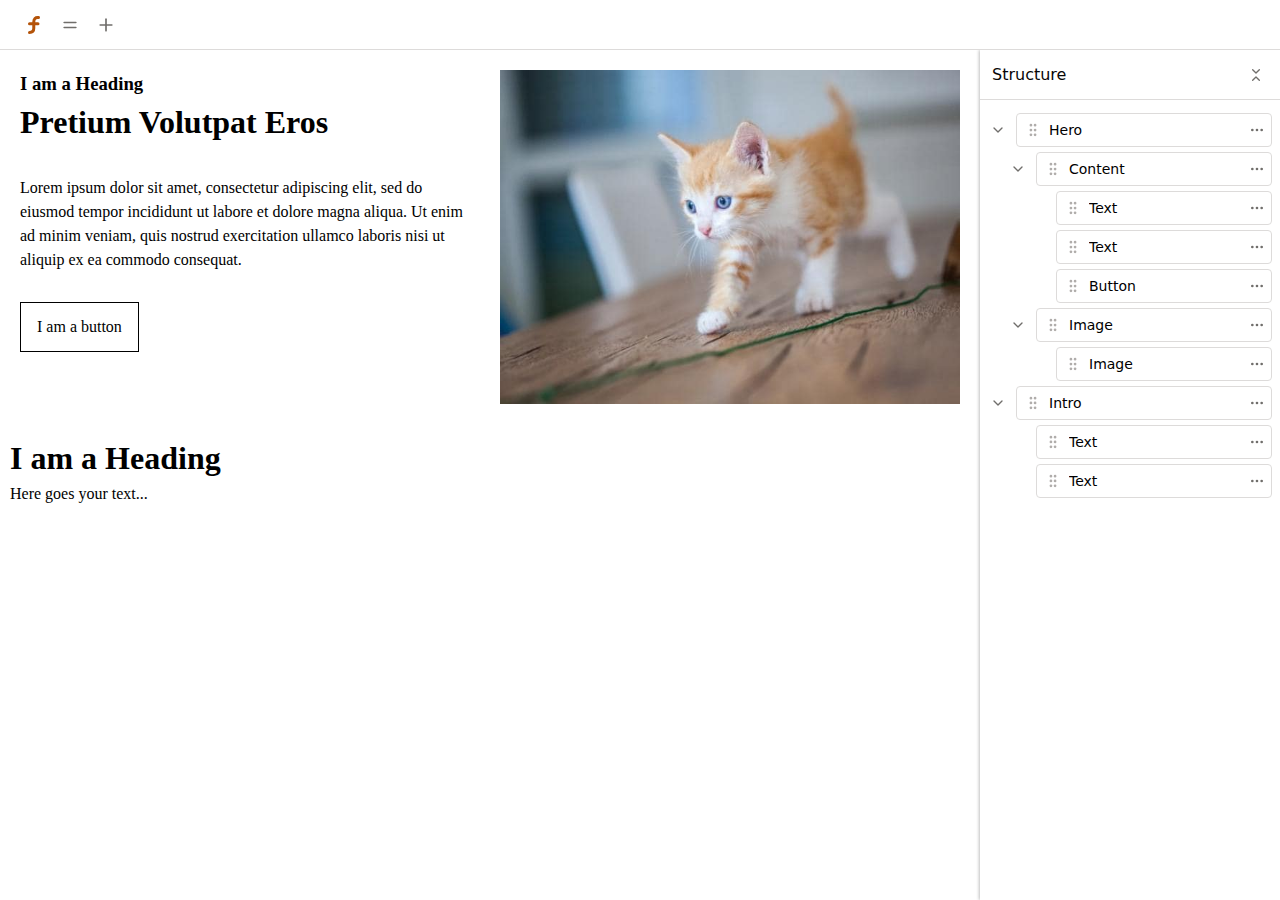
==== commit 88d6ded8: "resolve 404" ====
--- a/index.html
+++ b/index.html
@@ -7,7 +7,7 @@
   <meta name="viewport" content="width=device-width, initial-scale=1.0">
   <link rel="shortcut icon" href="data:image/x-icon;," type="image/x-icon">
   <title>func builder</title>
-  <link rel="stylesheet" href="host.css">
+  <link rel="stylesheet" href="/host.css">
 </head>
 
 <body>
@@ -18,7 +18,7 @@
   </iframe>
   <div class="f-sidebar_right hidden"></div>
 
-  <script src="app.js"></script>
+  <script src="/app.js"></script>
 </body>
 
 </html>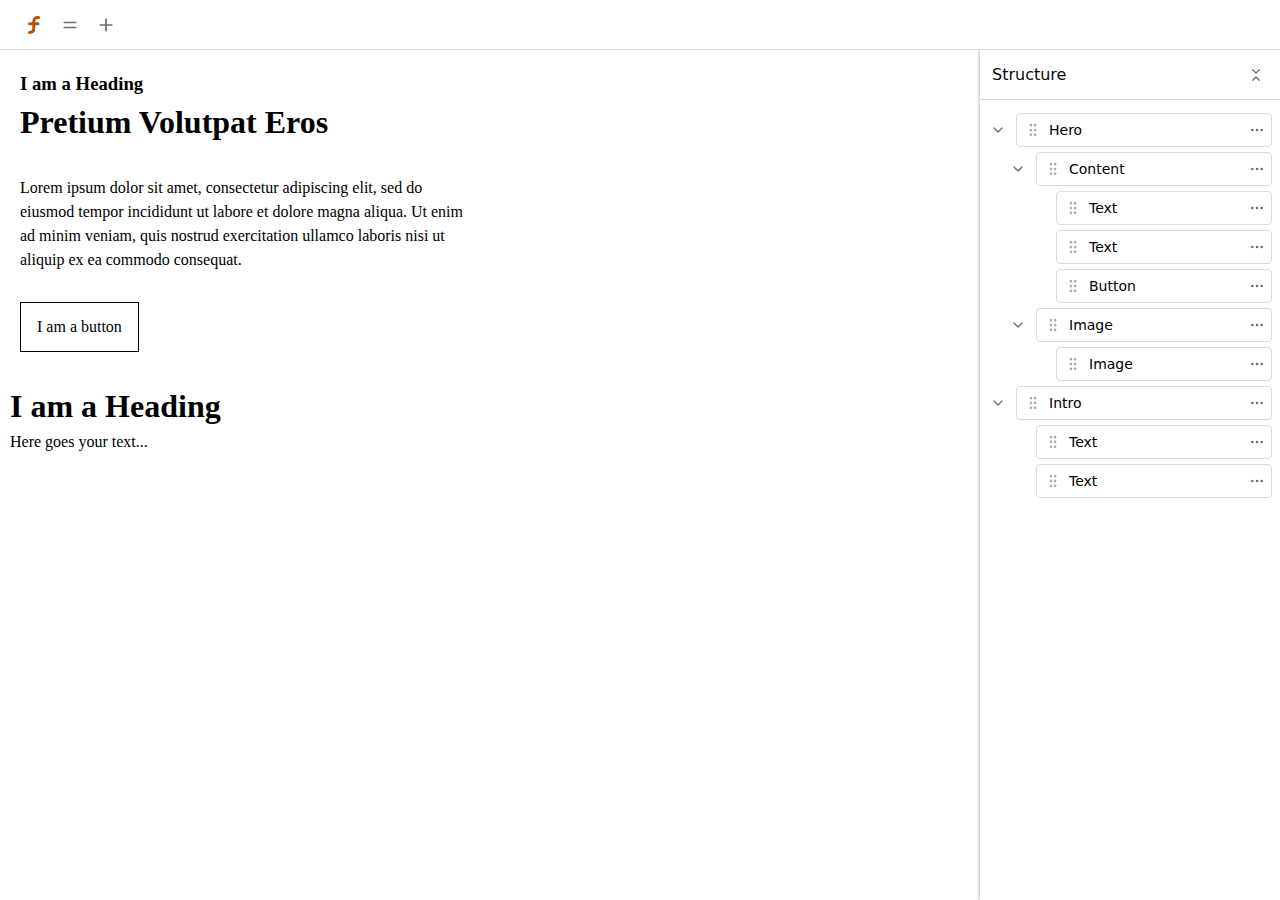
==== commit cb58eafb: "resolve 404" ====
--- a/index.html
+++ b/index.html
@@ -7,7 +7,7 @@
   <meta name="viewport" content="width=device-width, initial-scale=1.0">
   <link rel="shortcut icon" href="data:image/x-icon;," type="image/x-icon">
   <title>func builder</title>
-  <link rel="stylesheet" href="/host.css">
+  <link rel="stylesheet" href="host.css">
 </head>
 
 <body>
@@ -18,7 +18,7 @@
   </iframe>
   <div class="f-sidebar_right hidden"></div>
 
-  <script src="/app.js"></script>
+  <script src="app.js"></script>
 </body>
 
 </html>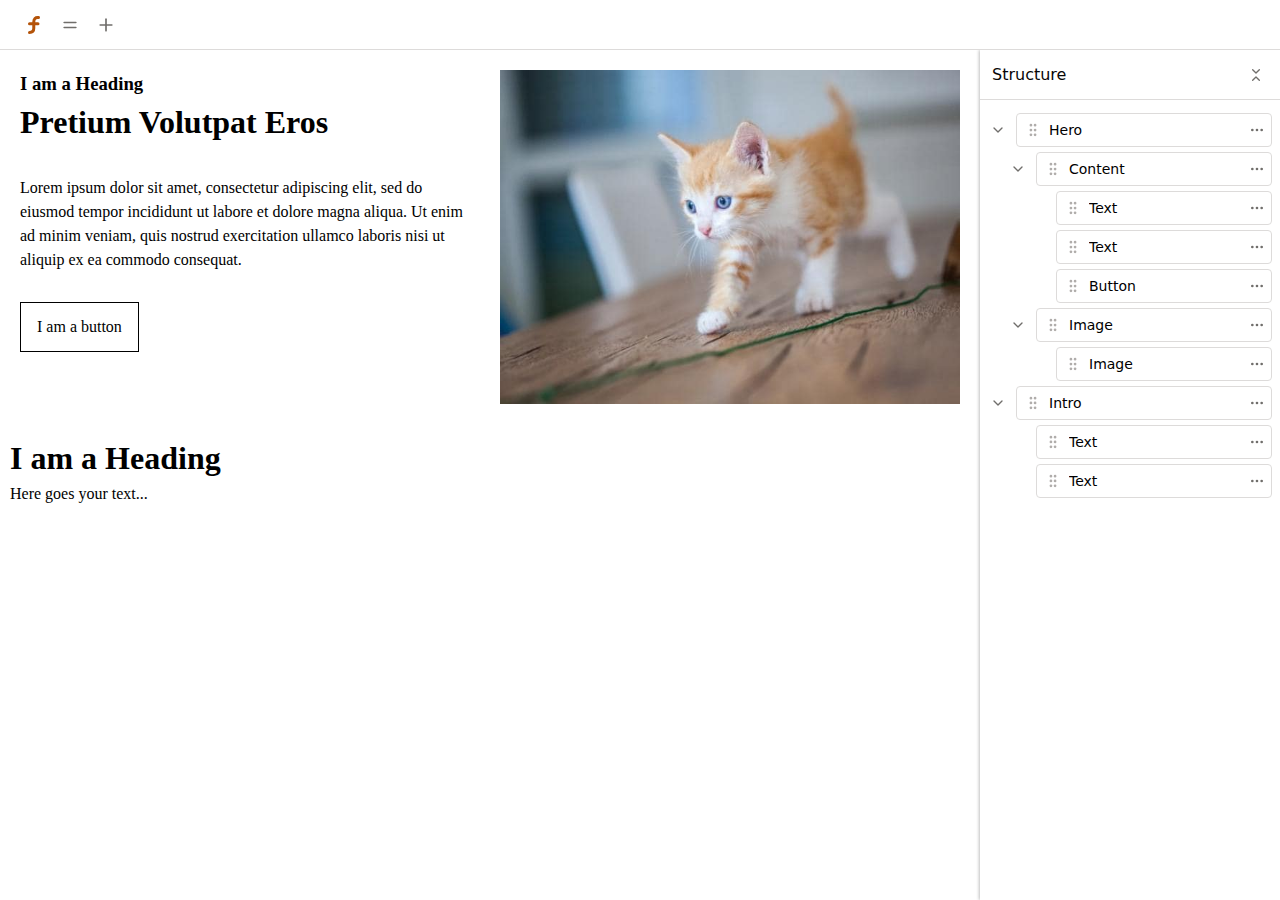
==== commit 6d61d897: "404" ====
--- a/index.html
+++ b/index.html
@@ -14,7 +14,7 @@
 
   <div class="f-header"></div>
   <div class="f-sidebar_left hidden"></div>
-  <iframe src="/iframe.html" class="f-iframe">
+  <iframe src="iframe.html" class="f-iframe">
   </iframe>
   <div class="f-sidebar_right hidden"></div>
 
